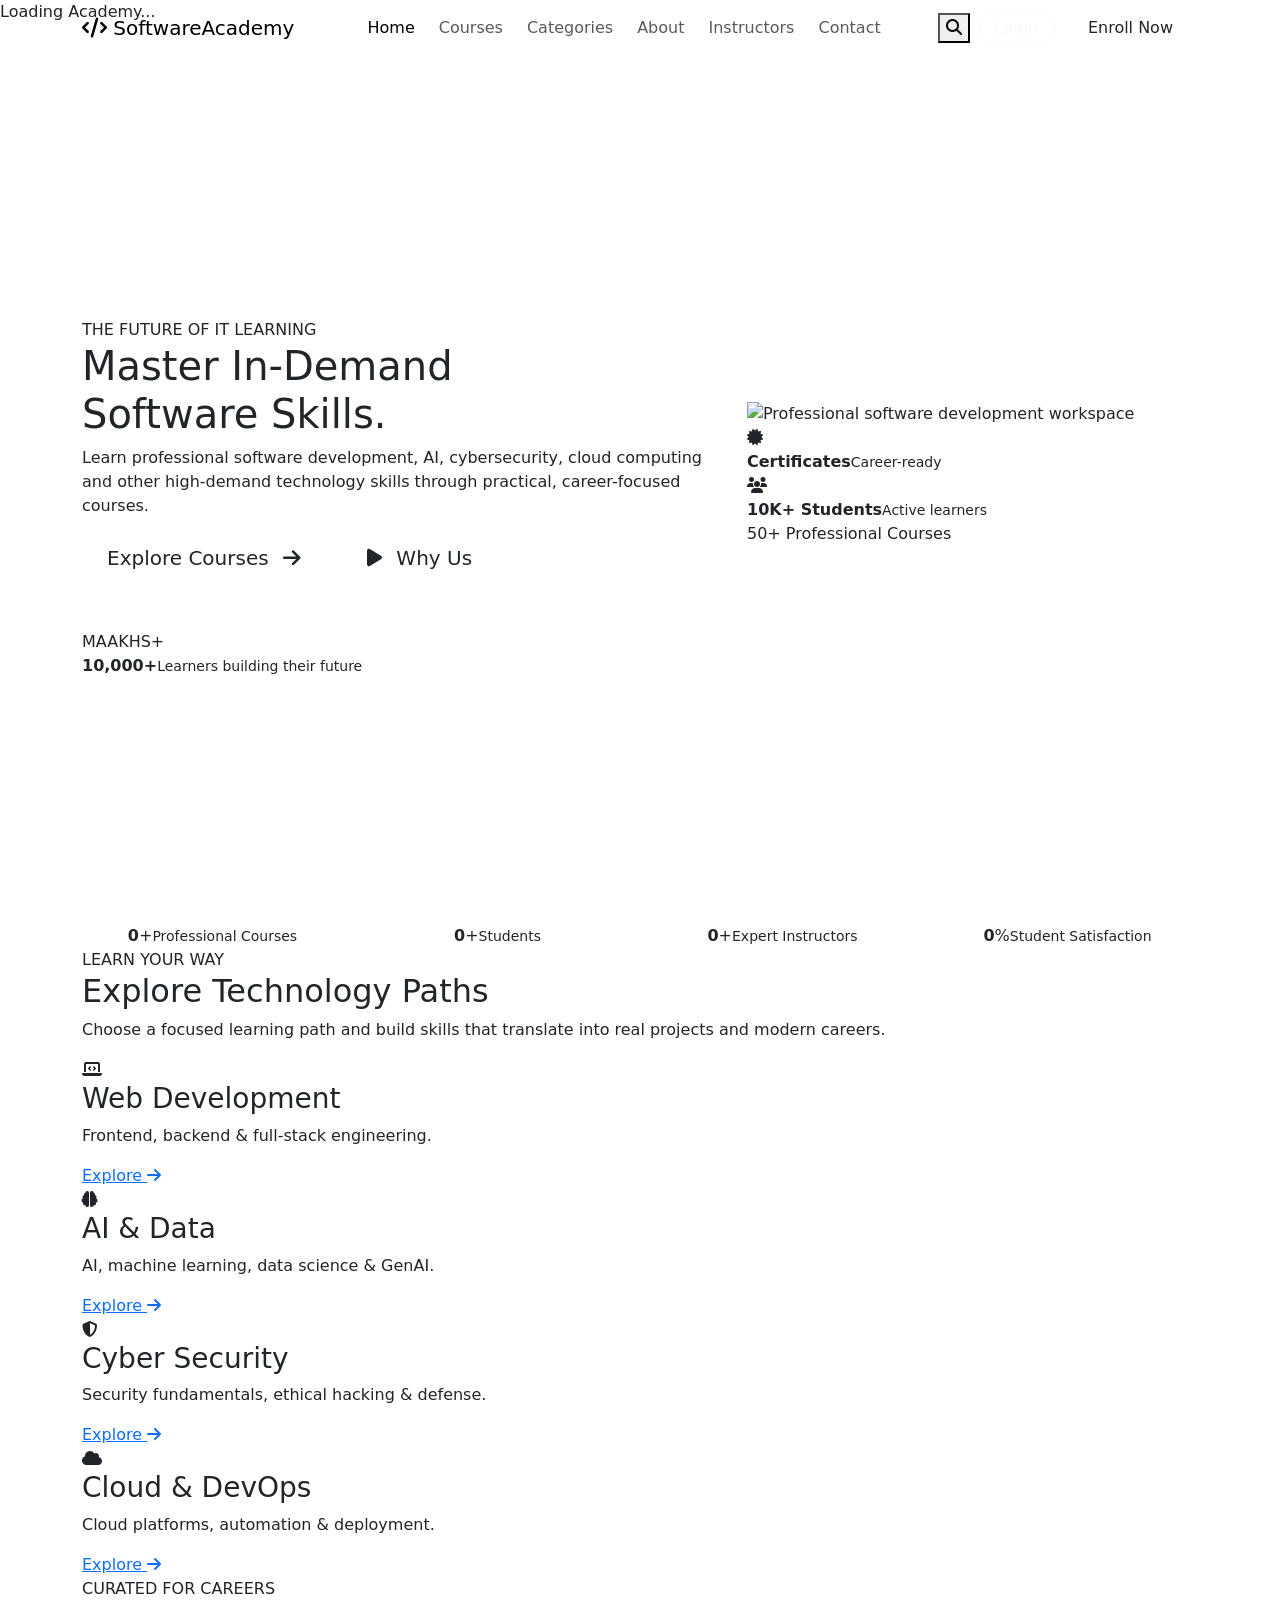
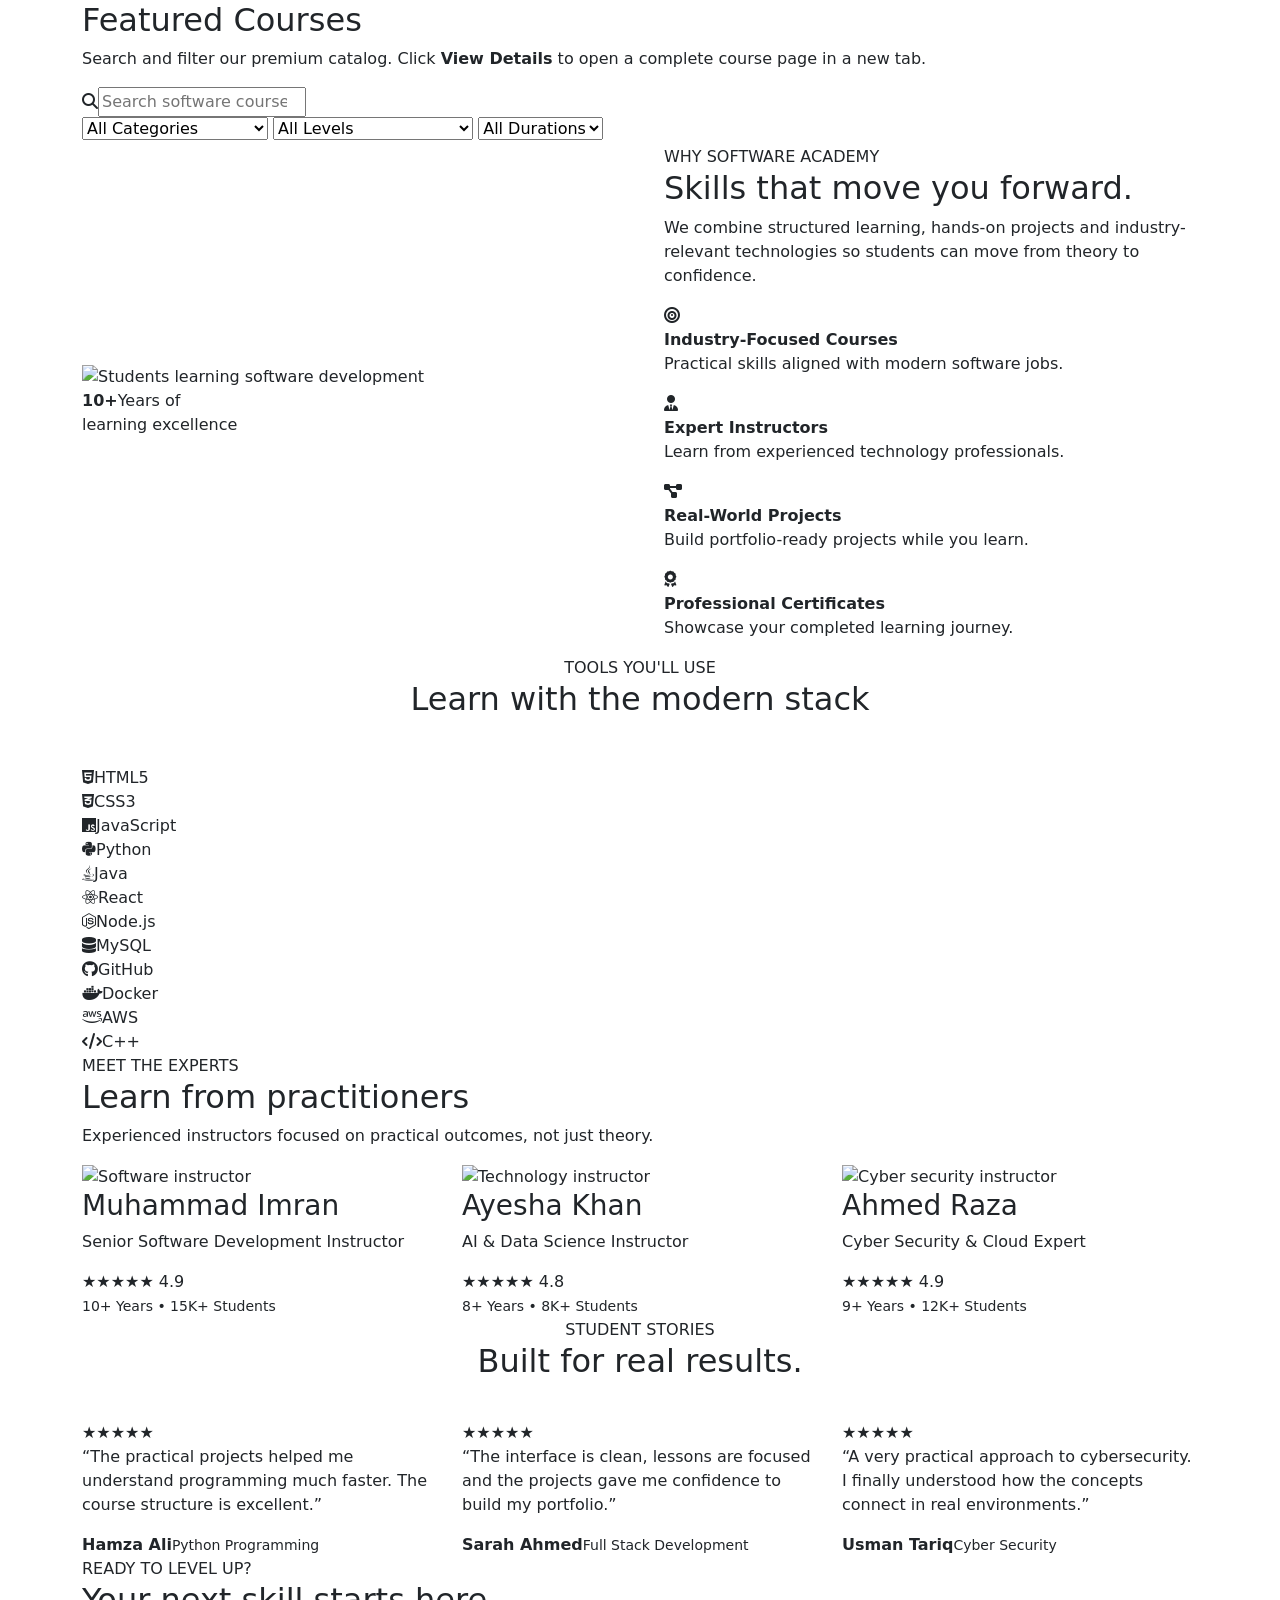
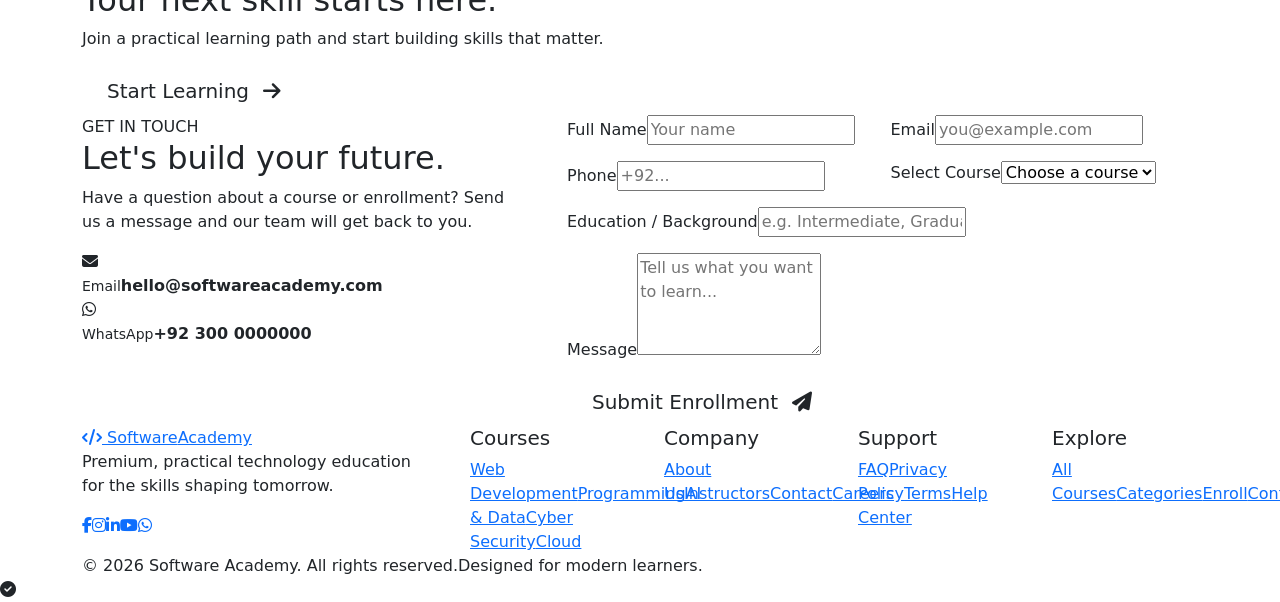
==== index.html @ f24f50a8 "Add files via upload" ====
<!DOCTYPE html>
<html lang="en">
<head>
<meta charset="UTF-8">
<meta name="viewport" content="width=device-width, initial-scale=1.0">
<title>Software Academy | Professional Software Courses & IT Training</title>
<meta name="description" content="Learn software development, programming, AI, cybersecurity, cloud computing and in-demand technology skills through professional courses and practical projects.">
<meta name="keywords" content="software courses, programming courses, web development, AI, cybersecurity, cloud computing, IT training">
<meta name="robots" content="index, follow">
<meta property="og:title" content="Software Academy | Professional IT Training">
<meta property="og:description" content="Master in-demand software skills with premium, practical courses.">
<link rel="canonical" href="https://example.com/">
<link rel="preconnect" href="https://fonts.googleapis.com">
<link rel="preconnect" href="https://fonts.gstatic.com" crossorigin>
<link href="https://fonts.googleapis.com/css2?family=Inter:wght@400;500;600;700;800&family=Space+Grotesk:wght@500;600;700&display=swap" rel="stylesheet">
<link href="https://cdn.jsdelivr.net/npm/bootstrap@5.3.3/dist/css/bootstrap.min.css" rel="stylesheet">
<link href="https://cdnjs.cloudflare.com/ajax/libs/font-awesome/6.6.0/css/all.min.css" rel="stylesheet">
<link rel="stylesheet" href="css/style.css">
</head>
<body>
<div id="loader"><div class="loader-ring"></div><span>Loading Academy...</span></div>

<nav class="navbar navbar-expand-lg fixed-top glass-nav" id="mainNav">
<div class="container">
<a class="navbar-brand brand" href="#home"><span class="brand-mark"><i class="fa-solid fa-code"></i></span> Software<span>Academy</span></a>
<button class="navbar-toggler" type="button" data-bs-toggle="collapse" data-bs-target="#navMenu"><i class="fa-solid fa-bars"></i></button>
<div class="collapse navbar-collapse" id="navMenu">
<ul class="navbar-nav mx-auto gap-lg-2">
<li class="nav-item"><a class="nav-link active" href="#home">Home</a></li>
<li class="nav-item"><a class="nav-link" href="#courses">Courses</a></li>
<li class="nav-item"><a class="nav-link" href="#categories">Categories</a></li>
<li class="nav-item"><a class="nav-link" href="#about">About</a></li>
<li class="nav-item"><a class="nav-link" href="#instructors">Instructors</a></li>
<li class="nav-item"><a class="nav-link" href="#contact">Contact</a></li>
</ul>
<div class="d-flex align-items-center gap-2">
<button class="icon-btn" aria-label="Search" onclick="document.getElementById('courseSearch').focus()"><i class="fa-solid fa-magnifying-glass"></i></button>
<a href="#contact" class="btn btn-outline-light rounded-pill px-3 d-none d-xl-inline-flex">Login</a>
<a href="#enroll" class="btn btn-primary-custom rounded-pill px-4">Enroll Now</a>
</div>
</div></div></nav>

<header id="home" class="hero-section">
<div class="hero-grid"></div><div class="orb orb-1"></div><div class="orb orb-2"></div>
<div class="container position-relative">
<div class="row align-items-center min-vh-100 py-5">
<div class="col-lg-7 pt-5 reveal">
<div class="eyebrow"><span></span> THE FUTURE OF IT LEARNING</div>
<h1>Master <span class="gradient-text">In-Demand</span><br>Software Skills.</h1>
<p class="hero-copy">Learn professional software development, AI, cybersecurity, cloud computing and other high-demand technology skills through practical, career-focused courses.</p>
<div class="d-flex flex-wrap gap-3 mb-5">
<a href="#courses" class="btn btn-primary-custom btn-lg rounded-pill px-4">Explore Courses <i class="fa-solid fa-arrow-right ms-2"></i></a>
<a href="#about" class="btn btn-ghost btn-lg rounded-pill px-4"><i class="fa-solid fa-play me-2"></i> Why Us</a>
</div>
<div class="hero-proof">
<div class="avatars"><span>MA</span><span>AK</span><span>HS</span><span>+</span></div>
<div><strong>10,000+</strong><small>Learners building their future</small></div>
</div>
</div>
<div class="col-lg-5 reveal delay-2">
<div class="hero-visual">
<img src="https://images.unsplash.com/photo-1516321318423-f06f85e504b3?auto=format&fit=crop&w=1800&q=90" alt="Professional software development workspace">
<div class="floating-card card-a"><i class="fa-solid fa-certificate"></i><div><b>Certificates</b><small>Career-ready</small></div></div>
<div class="floating-card card-b"><i class="fa-solid fa-users"></i><div><b>10K+ Students</b><small>Active learners</small></div></div>
<div class="visual-tag"><span class="pulse"></span> 50+ Professional Courses</div>
</div>
</div>
</div></div></header>

<section class="stats-strip"><div class="container"><div class="row g-4 text-center">
<div class="col-6 col-lg-3"><div class="stat"><strong class="counter" data-target="50">0</strong><span>+</span><small>Professional Courses</small></div></div>
<div class="col-6 col-lg-3"><div class="stat"><strong class="counter" data-target="10000">0</strong><span>+</span><small>Students</small></div></div>
<div class="col-6 col-lg-3"><div class="stat"><strong class="counter" data-target="25">0</strong><span>+</span><small>Expert Instructors</small></div></div>
<div class="col-6 col-lg-3"><div class="stat"><strong class="counter" data-target="95">0</strong><span>%</span><small>Student Satisfaction</small></div></div>
</div></div></section>

<section id="categories" class="section-padding">
<div class="container">
<div class="section-head reveal"><div><span class="eyebrow">LEARN YOUR WAY</span><h2>Explore <span class="gradient-text">Technology</span> Paths</h2></div><p>Choose a focused learning path and build skills that translate into real projects and modern careers.</p></div>
<div class="category-grid">
<div class="category-card reveal"><div class="cat-icon"><i class="fa-solid fa-laptop-code"></i></div><h3>Web Development</h3><p>Frontend, backend & full-stack engineering.</p><a href="#courses" onclick="setCategory('Web Development')">Explore <i class="fa-solid fa-arrow-right"></i></a></div>
<div class="category-card reveal delay-1"><div class="cat-icon"><i class="fa-solid fa-brain"></i></div><h3>AI & Data</h3><p>AI, machine learning, data science & GenAI.</p><a href="#courses" onclick="setCategory('Artificial Intelligence')">Explore <i class="fa-solid fa-arrow-right"></i></a></div>
<div class="category-card reveal delay-2"><div class="cat-icon"><i class="fa-solid fa-shield-halved"></i></div><h3>Cyber Security</h3><p>Security fundamentals, ethical hacking & defense.</p><a href="#courses" onclick="setCategory('Cyber Security')">Explore <i class="fa-solid fa-arrow-right"></i></a></div>
<div class="category-card reveal delay-3"><div class="cat-icon"><i class="fa-solid fa-cloud"></i></div><h3>Cloud & DevOps</h3><p>Cloud platforms, automation & deployment.</p><a href="#courses" onclick="setCategory('Cloud Computing')">Explore <i class="fa-solid fa-arrow-right"></i></a></div>
</div></div></section>

<section id="courses" class="section-padding courses-section">
<div class="container">
<div class="section-head reveal"><div><span class="eyebrow">CURATED FOR CAREERS</span><h2>Featured <span class="gradient-text">Courses</span></h2></div><p>Search and filter our premium catalog. Click <b>View Details</b> to open a complete course page in a new tab.</p></div>
<div class="filter-panel reveal">
<div class="search-box"><i class="fa-solid fa-magnifying-glass"></i><input id="courseSearch" type="search" placeholder="Search software courses..."></div>
<select id="categoryFilter"><option value="">All Categories</option><option>Web Development</option><option>Programming</option><option>Artificial Intelligence</option><option>Data Science</option><option>Cyber Security</option><option>Cloud Computing</option><option>Database</option><option>UI/UX Design</option></select>
<select id="levelFilter"><option value="">All Levels</option><option>Beginner</option><option>Intermediate</option><option>Advanced</option><option>Beginner to Advanced</option></select>
<select id="durationFilter"><option value="">All Durations</option><option>1 Month</option><option>2 Months</option><option>3 Months</option><option>6 Months</option></select>
</div>
<div id="courseGrid" class="row g-4 mt-1"></div>
<div id="noResults" class="empty-state d-none"><i class="fa-solid fa-magnifying-glass"></i><h3>No courses found</h3><p>Try another keyword or filter.</p></div>
</div></section>

<section id="about" class="section-padding about-section">
<div class="container"><div class="row align-items-center g-5">
<div class="col-lg-6 reveal"><div class="about-image"><img src="https://images.unsplash.com/photo-1531482615713-2afd69097998?auto=format&fit=crop&w=1400&q=90" alt="Students learning software development" loading="lazy"><div class="experience-card"><strong>10+</strong><span>Years of<br>learning excellence</span></div></div></div>
<div class="col-lg-6 reveal"><span class="eyebrow">WHY SOFTWARE ACADEMY</span><h2>Skills that move you <span class="gradient-text">forward.</span></h2><p class="lead-muted">We combine structured learning, hands-on projects and industry-relevant technologies so students can move from theory to confidence.</p>
<div class="feature-list"><div><i class="fa-solid fa-bullseye"></i><div><b>Industry-Focused Courses</b><p>Practical skills aligned with modern software jobs.</p></div></div><div><i class="fa-solid fa-user-tie"></i><div><b>Expert Instructors</b><p>Learn from experienced technology professionals.</p></div></div><div><i class="fa-solid fa-diagram-project"></i><div><b>Real-World Projects</b><p>Build portfolio-ready projects while you learn.</p></div></div><div><i class="fa-solid fa-award"></i><div><b>Professional Certificates</b><p>Showcase your completed learning journey.</p></div></div></div></div>
</div></div></section>

<section class="tech-section section-padding"><div class="container">
<div class="text-center reveal"><span class="eyebrow">TOOLS YOU'LL USE</span><h2>Learn with the <span class="gradient-text">modern stack</span></h2></div>
<div class="tech-grid mt-5">
<div><i class="fa-brands fa-html5"></i><span>HTML5</span></div><div><i class="fa-brands fa-css3-alt"></i><span>CSS3</span></div><div><i class="fa-brands fa-js"></i><span>JavaScript</span></div><div><i class="fa-brands fa-python"></i><span>Python</span></div><div><i class="fa-brands fa-java"></i><span>Java</span></div><div><i class="fa-brands fa-react"></i><span>React</span></div><div><i class="fa-brands fa-node-js"></i><span>Node.js</span></div><div><i class="fa-solid fa-database"></i><span>MySQL</span></div><div><i class="fa-brands fa-github"></i><span>GitHub</span></div><div><i class="fa-brands fa-docker"></i><span>Docker</span></div><div><i class="fa-brands fa-aws"></i><span>AWS</span></div><div><i class="fa-solid fa-code"></i><span>C++</span></div>
</div></div></section>

<section id="instructors" class="section-padding"><div class="container">
<div class="section-head reveal"><div><span class="eyebrow">MEET THE EXPERTS</span><h2>Learn from <span class="gradient-text">practitioners</span></h2></div><p>Experienced instructors focused on practical outcomes, not just theory.</p></div>
<div class="row g-4">
<div class="col-md-4 reveal"><div class="instructor-card"><img src="https://images.unsplash.com/photo-1560250097-0b93528c311a?auto=format&fit=crop&w=900&q=90" alt="Software instructor" loading="lazy"><div><h3>Muhammad Imran</h3><p>Senior Software Development Instructor</p><div class="rating">★★★★★ <span>4.9</span></div><small>10+ Years • 15K+ Students</small></div></div></div>
<div class="col-md-4 reveal delay-1"><div class="instructor-card"><img src="https://images.unsplash.com/photo-1551836022-d5d88e9218df?auto=format&fit=crop&w=900&q=90" alt="Technology instructor" loading="lazy"><div><h3>Ayesha Khan</h3><p>AI & Data Science Instructor</p><div class="rating">★★★★★ <span>4.8</span></div><small>8+ Years • 8K+ Students</small></div></div></div>
<div class="col-md-4 reveal delay-2"><div class="instructor-card"><img src="https://images.unsplash.com/photo-1519085360753-af0119f7cbe7?auto=format&fit=crop&w=900&q=90" alt="Cyber security instructor" loading="lazy"><div><h3>Ahmed Raza</h3><p>Cyber Security & Cloud Expert</p><div class="rating">★★★★★ <span>4.9</span></div><small>9+ Years • 12K+ Students</small></div></div></div>
</div></div></section>

<section class="testimonial-section section-padding"><div class="container">
<div class="text-center reveal"><span class="eyebrow">STUDENT STORIES</span><h2>Built for <span class="gradient-text">real results.</span></h2></div>
<div class="row g-4 mt-3"><div class="col-lg-4 reveal"><div class="quote-card"><div class="rating">★★★★★</div><p>“The practical projects helped me understand programming much faster. The course structure is excellent.”</p><b>Hamza Ali</b><small>Python Programming</small></div></div><div class="col-lg-4 reveal delay-1"><div class="quote-card"><div class="rating">★★★★★</div><p>“The interface is clean, lessons are focused and the projects gave me confidence to build my portfolio.”</p><b>Sarah Ahmed</b><small>Full Stack Development</small></div></div><div class="col-lg-4 reveal delay-2"><div class="quote-card"><div class="rating">★★★★★</div><p>“A very practical approach to cybersecurity. I finally understood how the concepts connect in real environments.”</p><b>Usman Tariq</b><small>Cyber Security</small></div></div></div>
</div></section>

<section id="enroll" class="cta-section section-padding"><div class="container"><div class="cta-box reveal"><div><span class="eyebrow">READY TO LEVEL UP?</span><h2>Your next skill starts <span class="gradient-text">here.</span></h2><p>Join a practical learning path and start building skills that matter.</p></div><a href="#contact" class="btn btn-primary-custom btn-lg rounded-pill px-4">Start Learning <i class="fa-solid fa-arrow-right ms-2"></i></a></div></div></section>

<section id="contact" class="section-padding contact-section"><div class="container"><div class="row g-5">
<div class="col-lg-5 reveal"><span class="eyebrow">GET IN TOUCH</span><h2>Let's build your <span class="gradient-text">future.</span></h2><p class="lead-muted">Have a question about a course or enrollment? Send us a message and our team will get back to you.</p><div class="contact-item"><i class="fa-solid fa-envelope"></i><div><small>Email</small><b>hello@softwareacademy.com</b></div></div><div class="contact-item"><i class="fa-brands fa-whatsapp"></i><div><small>WhatsApp</small><b>+92 300 0000000</b></div></div></div>
<div class="col-lg-7 reveal"><form id="enrollForm" class="contact-form"><div class="row g-3"><div class="col-md-6"><label>Full Name</label><input required type="text" placeholder="Your name"></div><div class="col-md-6"><label>Email</label><input required type="email" placeholder="you@example.com"></div><div class="col-md-6"><label>Phone</label><input required type="tel" placeholder="+92..."></div><div class="col-md-6"><label>Select Course</label><select required id="enrollCourse"><option value="">Choose a course</option></select></div><div class="col-12"><label>Education / Background</label><input type="text" placeholder="e.g. Intermediate, Graduate, Working professional"></div><div class="col-12"><label>Message</label><textarea rows="4" placeholder="Tell us what you want to learn..."></textarea></div><div class="col-12"><button class="btn btn-primary-custom btn-lg rounded-pill px-4" type="submit">Submit Enrollment <i class="fa-solid fa-paper-plane ms-2"></i></button></div></div></form></div>
</div></div></section>

<footer class="footer"><div class="container"><div class="row g-5">
<div class="col-lg-4"><a class="brand footer-brand" href="#home"><span class="brand-mark"><i class="fa-solid fa-code"></i></span> Software<span>Academy</span></a><p>Premium, practical technology education for the skills shaping tomorrow.</p><div class="socials"><a href="#"><i class="fa-brands fa-facebook-f"></i></a><a href="#"><i class="fa-brands fa-instagram"></i></a><a href="#"><i class="fa-brands fa-linkedin-in"></i></a><a href="#"><i class="fa-brands fa-youtube"></i></a><a href="#"><i class="fa-brands fa-whatsapp"></i></a></div></div>
<div class="col-6 col-lg-2"><h5>Courses</h5><a href="#courses">Web Development</a><a href="#courses">Programming</a><a href="#courses">AI & Data</a><a href="#courses">Cyber Security</a><a href="#courses">Cloud</a></div>
<div class="col-6 col-lg-2"><h5>Company</h5><a href="#about">About Us</a><a href="#instructors">Instructors</a><a href="#contact">Contact</a><a href="#">Careers</a></div>
<div class="col-6 col-lg-2"><h5>Support</h5><a href="#">FAQ</a><a href="#">Privacy Policy</a><a href="#">Terms</a><a href="#">Help Center</a></div>
<div class="col-6 col-lg-2"><h5>Explore</h5><a href="#courses">All Courses</a><a href="#categories">Categories</a><a href="#enroll">Enroll</a><a href="#contact">Contact</a></div>
</div><div class="footer-bottom"><span>© 2026 Software Academy. All rights reserved.</span><span>Designed for modern learners.</span></div></div></footer>

<div id="toast" class="toast-message"><i class="fa-solid fa-circle-check"></i><span></span></div>
<script src="https://cdn.jsdelivr.net/npm/bootstrap@5.3.3/dist/js/bootstrap.bundle.min.js"></script>
<script src="js/courses.js"></script><script src="js/main.js"></script>
</body></html>
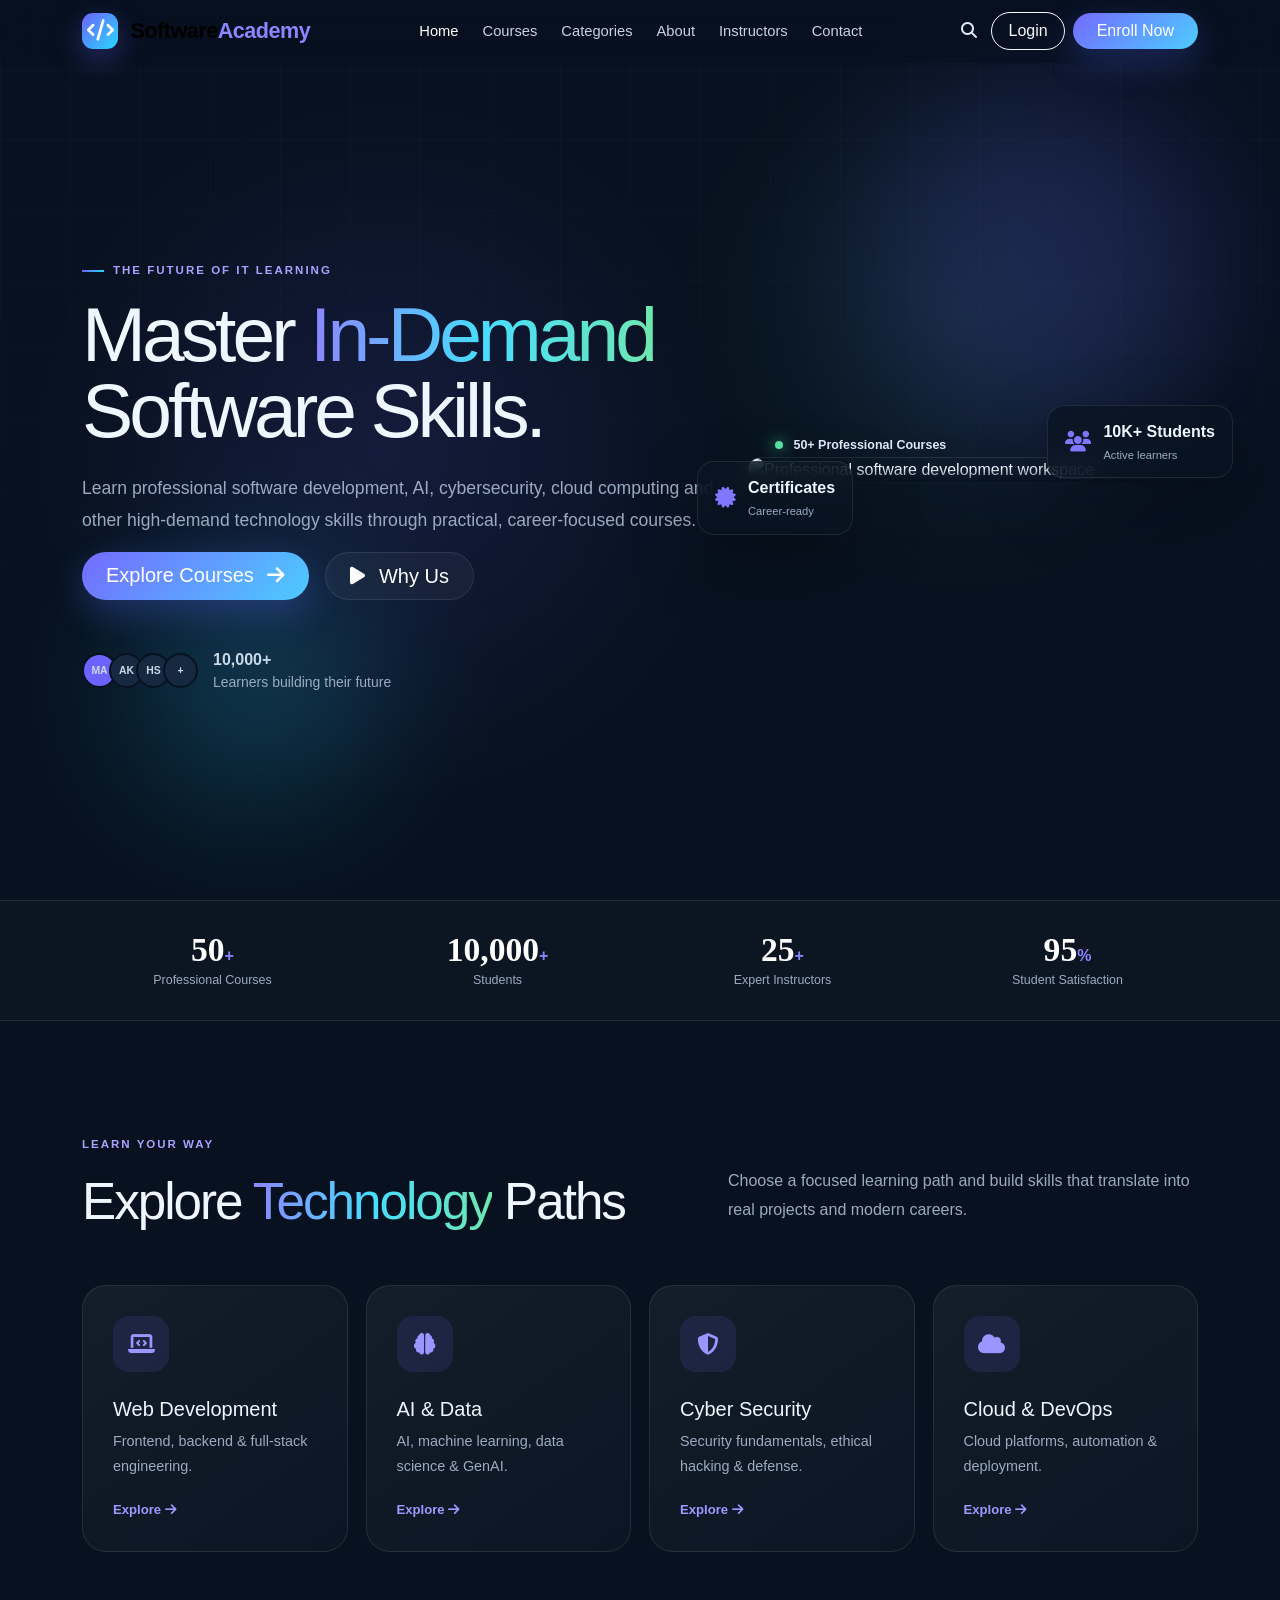
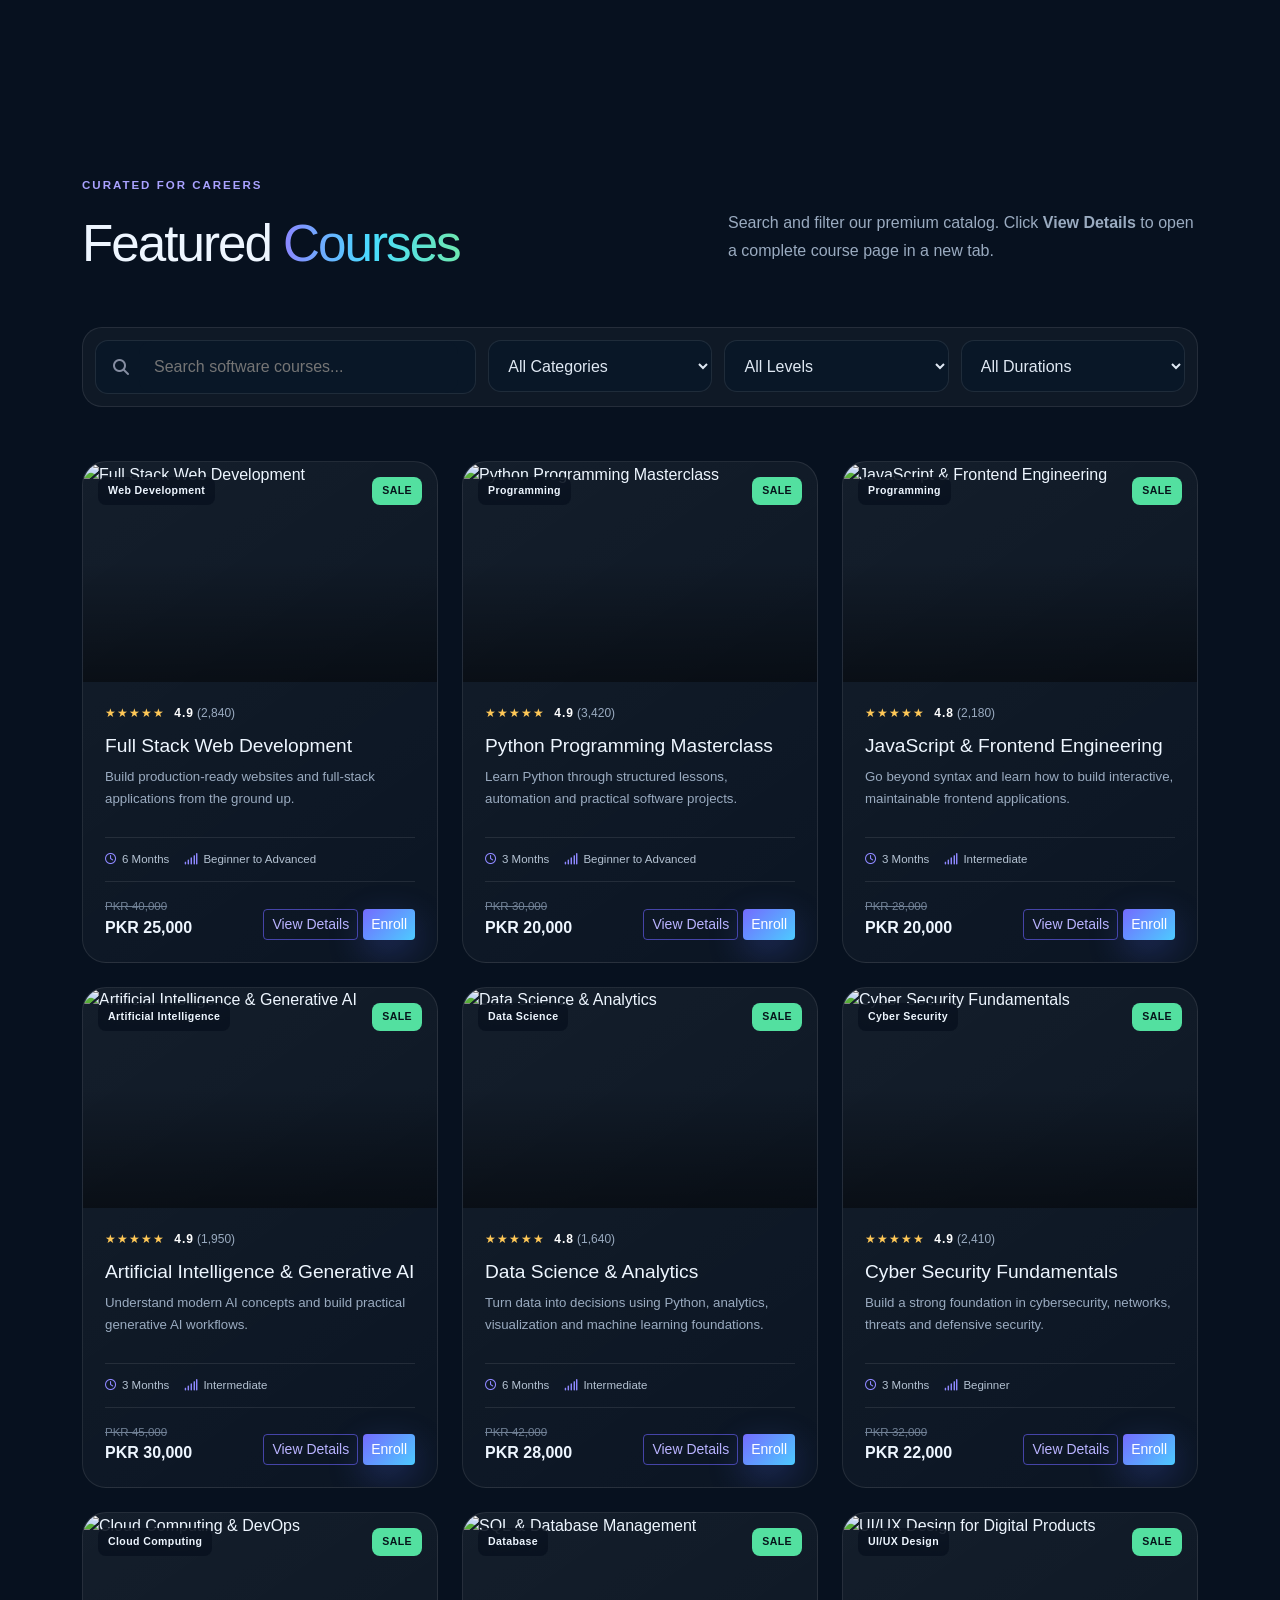
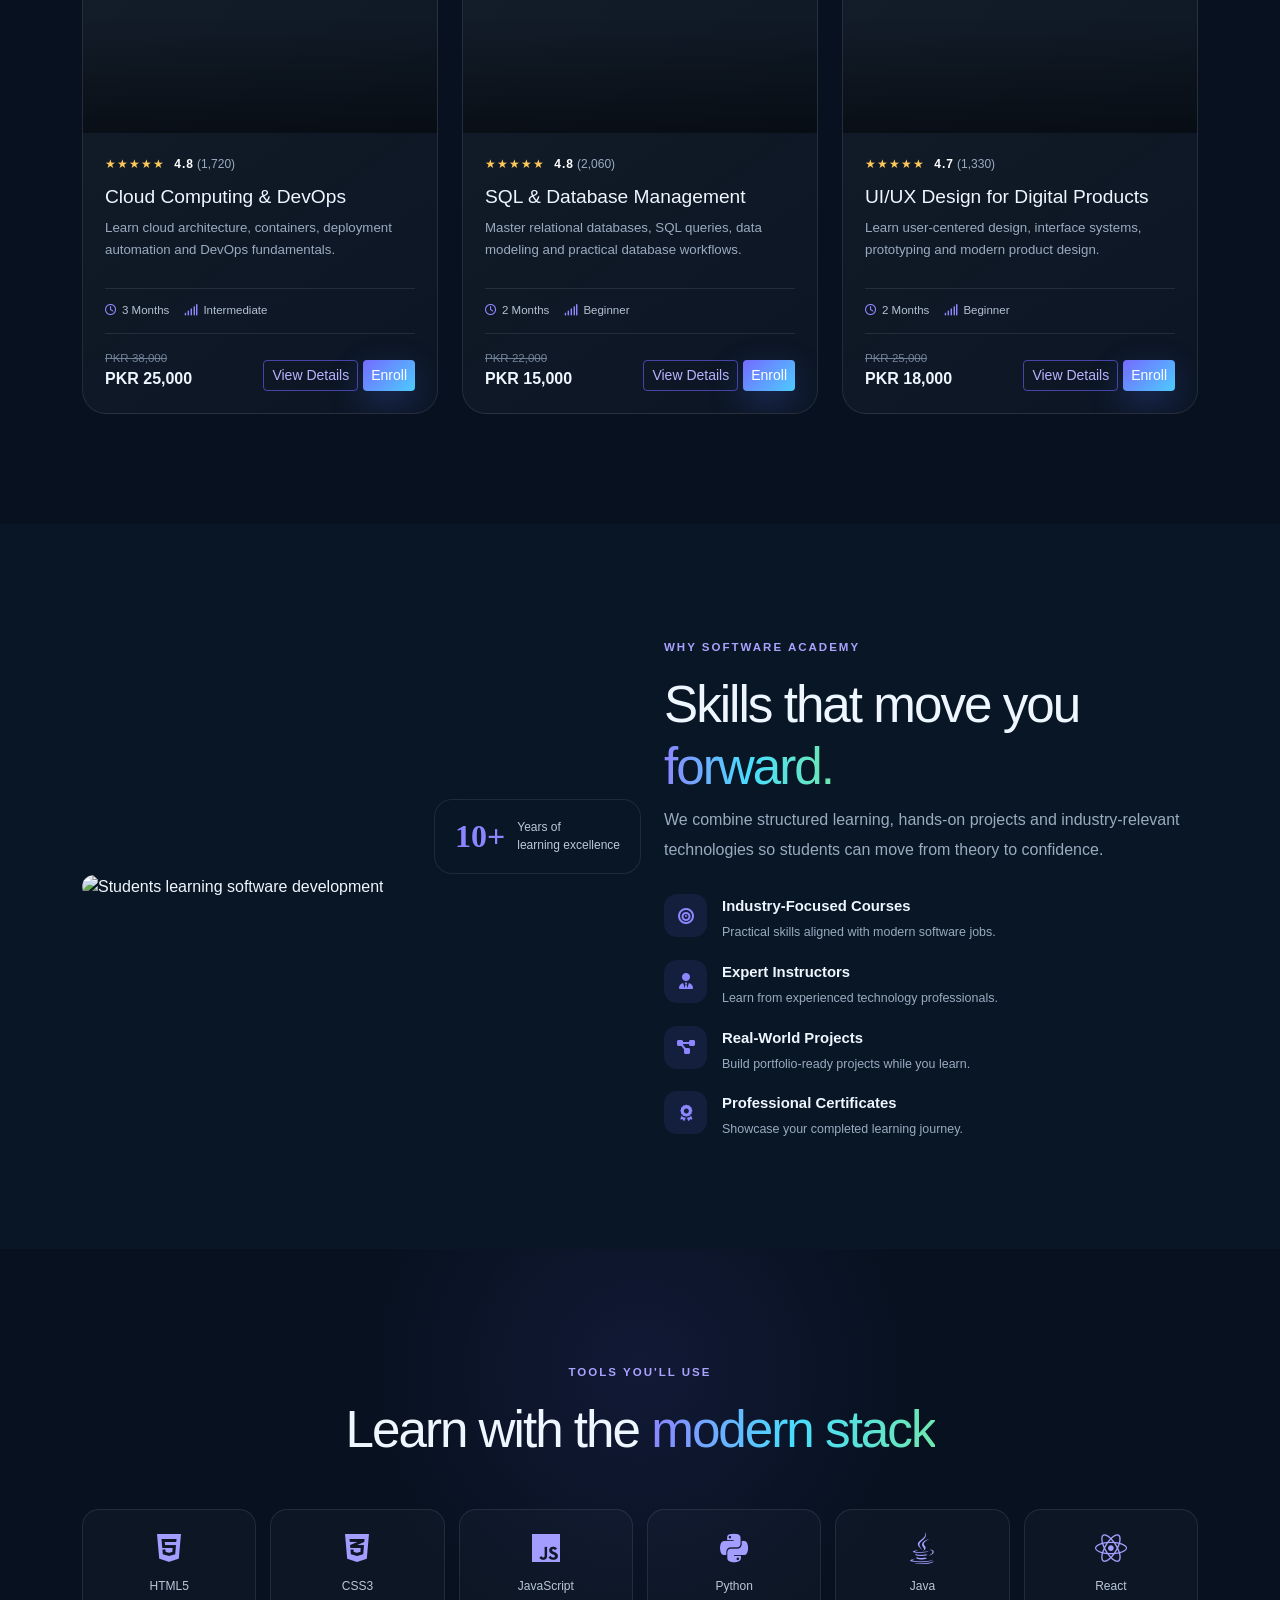
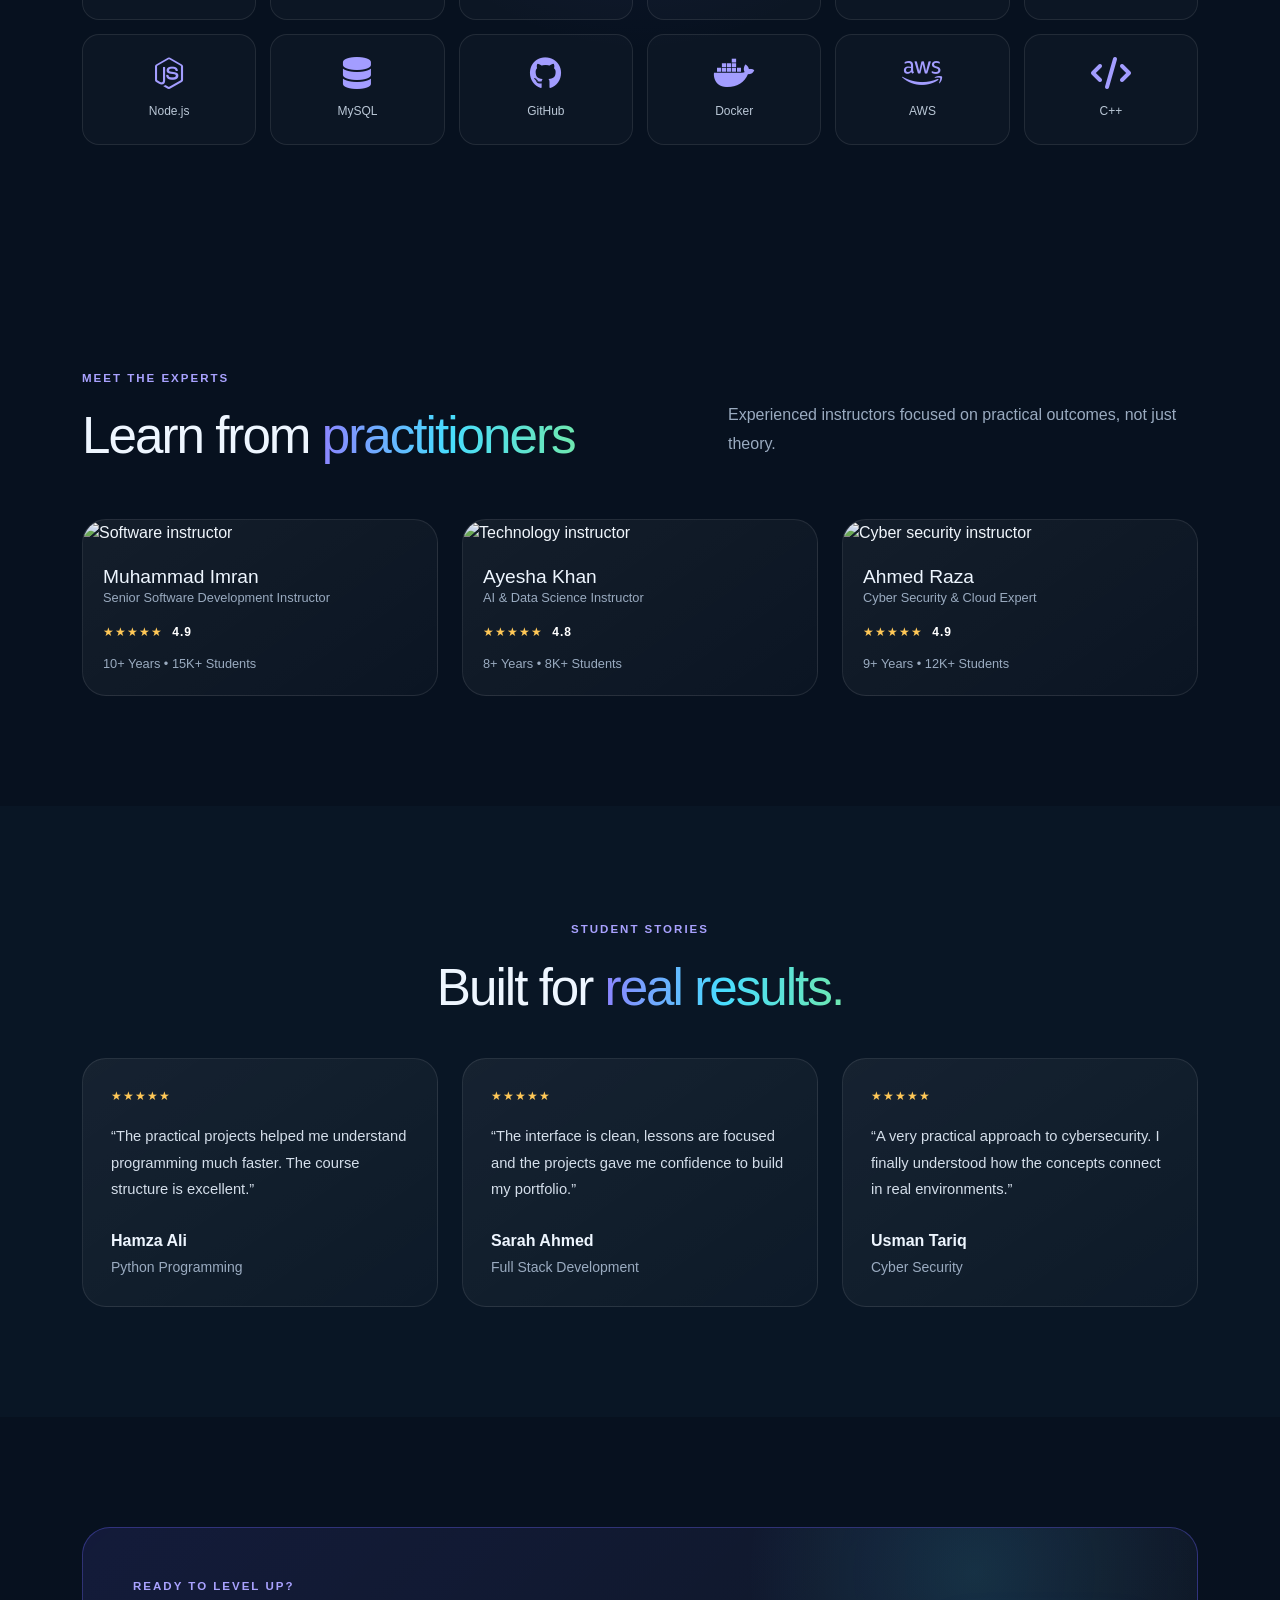
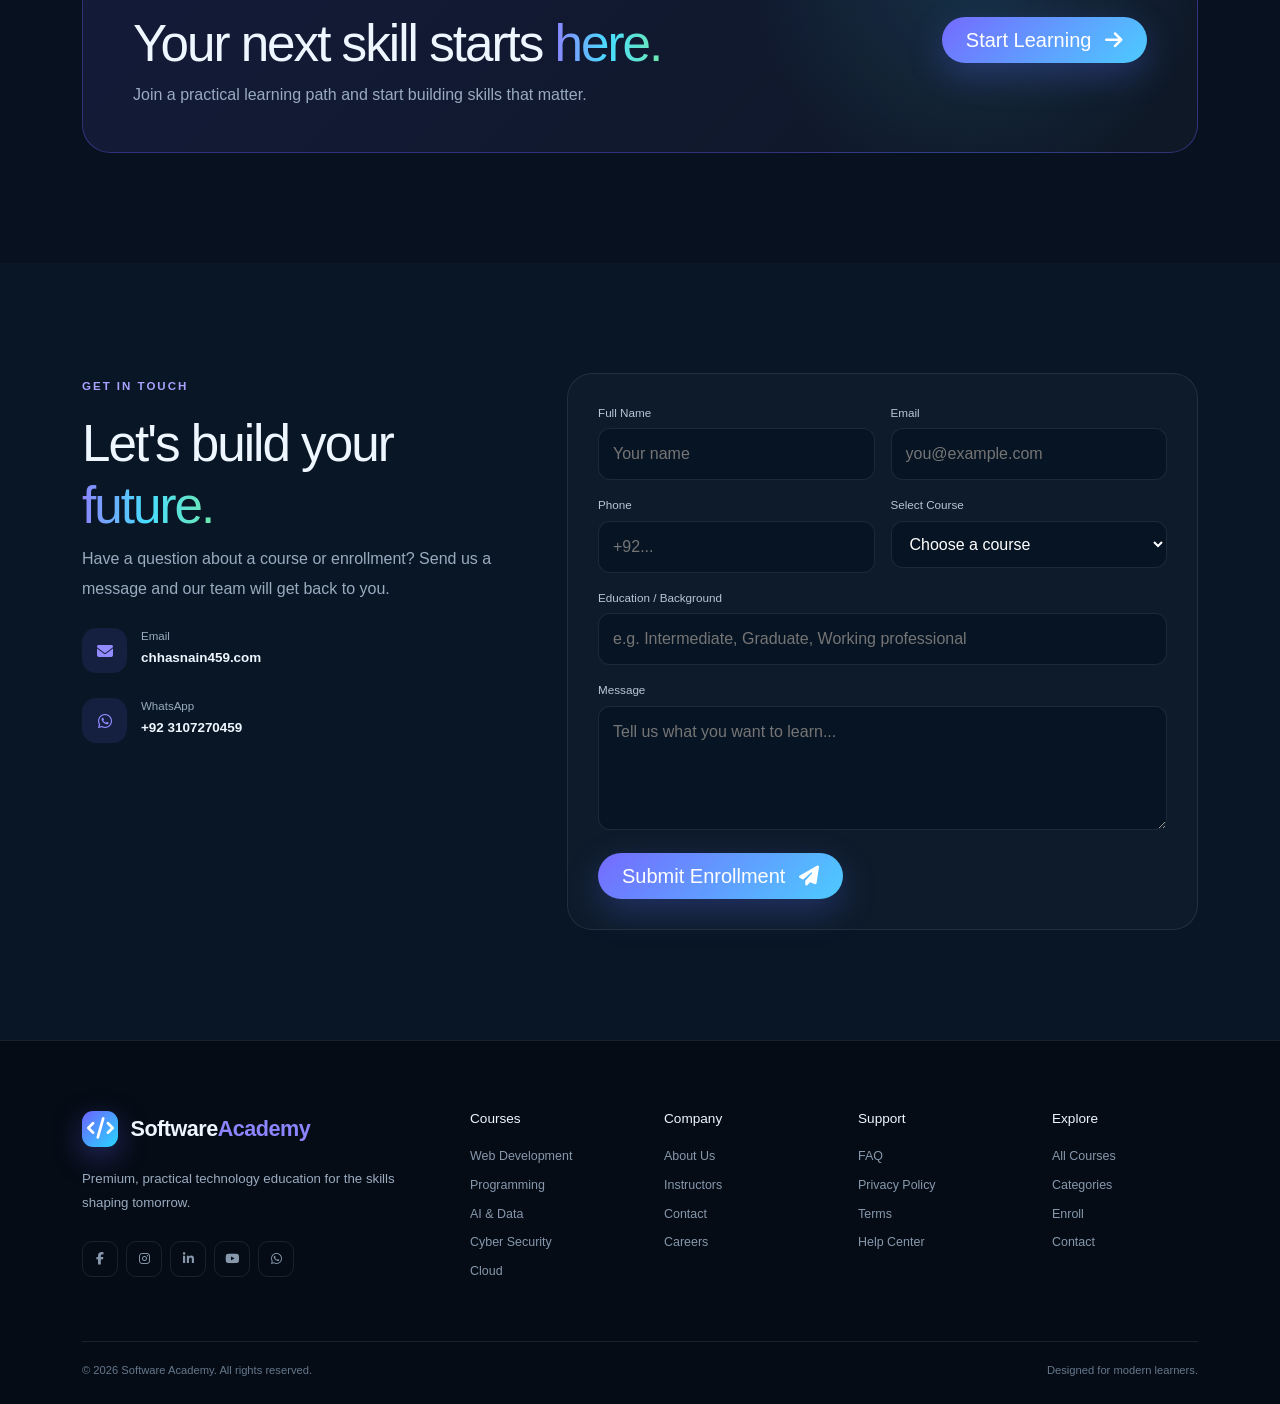
==== commit 224c1ab1: "Update index.html" ====
--- a/index.html
+++ b/index.html
@@ -126,7 +126,7 @@
 <section id="enroll" class="cta-section section-padding"><div class="container"><div class="cta-box reveal"><div><span class="eyebrow">READY TO LEVEL UP?</span><h2>Your next skill starts <span class="gradient-text">here.</span></h2><p>Join a practical learning path and start building skills that matter.</p></div><a href="#contact" class="btn btn-primary-custom btn-lg rounded-pill px-4">Start Learning <i class="fa-solid fa-arrow-right ms-2"></i></a></div></div></section>
 
 <section id="contact" class="section-padding contact-section"><div class="container"><div class="row g-5">
-<div class="col-lg-5 reveal"><span class="eyebrow">GET IN TOUCH</span><h2>Let's build your <span class="gradient-text">future.</span></h2><p class="lead-muted">Have a question about a course or enrollment? Send us a message and our team will get back to you.</p><div class="contact-item"><i class="fa-solid fa-envelope"></i><div><small>Email</small><b>hello@softwareacademy.com</b></div></div><div class="contact-item"><i class="fa-brands fa-whatsapp"></i><div><small>WhatsApp</small><b>+92 300 0000000</b></div></div></div>
+<div class="col-lg-5 reveal"><span class="eyebrow">GET IN TOUCH</span><h2>Let's build your <span class="gradient-text">future.</span></h2><p class="lead-muted">Have a question about a course or enrollment? Send us a message and our team will get back to you.</p><div class="contact-item"><i class="fa-solid fa-envelope"></i><div><small>Email</small><b>chhasnain459.com</b></div></div><div class="contact-item"><i class="fa-brands fa-whatsapp"></i><div><small>WhatsApp</small><b>+92 3107270459</b></div></div></div>
 <div class="col-lg-7 reveal"><form id="enrollForm" class="contact-form"><div class="row g-3"><div class="col-md-6"><label>Full Name</label><input required type="text" placeholder="Your name"></div><div class="col-md-6"><label>Email</label><input required type="email" placeholder="you@example.com"></div><div class="col-md-6"><label>Phone</label><input required type="tel" placeholder="+92..."></div><div class="col-md-6"><label>Select Course</label><select required id="enrollCourse"><option value="">Choose a course</option></select></div><div class="col-12"><label>Education / Background</label><input type="text" placeholder="e.g. Intermediate, Graduate, Working professional"></div><div class="col-12"><label>Message</label><textarea rows="4" placeholder="Tell us what you want to learn..."></textarea></div><div class="col-12"><button class="btn btn-primary-custom btn-lg rounded-pill px-4" type="submit">Submit Enrollment <i class="fa-solid fa-paper-plane ms-2"></i></button></div></div></form></div>
 </div></div></section>
 
@@ -141,4 +141,4 @@
 <div id="toast" class="toast-message"><i class="fa-solid fa-circle-check"></i><span></span></div>
 <script src="https://cdn.jsdelivr.net/npm/bootstrap@5.3.3/dist/js/bootstrap.bundle.min.js"></script>
 <script src="js/courses.js"></script><script src="js/main.js"></script>
-</body></html>+</body></html>
--- a/css/style.css
+++ b/css/style.css
@@ -0,0 +1,6 @@
+:root{--bg:#07111f;--bg2:#0a1728;--card:#0e1d30;--line:rgba(255,255,255,.09);--text:#eef6ff;--muted:#9aabc0;--primary:#6c63ff;--cyan:#28d7ff;--green:#53e0a0;--shadow:0 25px 70px rgba(0,0,0,.25)}
+*{box-sizing:border-box}html{scroll-behavior:smooth}body{margin:0;background:var(--bg);color:var(--text);font-family:Inter,sans-serif;overflow-x:hidden}h1,h2,h3,h4,h5,.brand{font-family:"Space Grotesk",sans-serif}a{text-decoration:none;color:inherit}.section-padding{padding:110px 0}.glass-nav{background:rgba(7,17,31,.45);backdrop-filter:blur(18px);border-bottom:1px solid transparent;transition:.35s}.glass-nav.scrolled{background:rgba(7,17,31,.9);border-bottom-color:var(--line);box-shadow:0 10px 35px rgba(0,0,0,.15)}.brand{font-size:1.35rem;font-weight:700;letter-spacing:-.5px}.brand>span:last-child{color:#8c85ff}.brand-mark{width:36px;height:36px;display:inline-grid;place-items:center;border-radius:11px;background:linear-gradient(135deg,var(--primary),var(--cyan));color:white;margin-right:7px;box-shadow:0 10px 30px rgba(108,99,255,.35)}.nav-link{color:#c8d3e1!important;font-size:.92rem}.nav-link:hover,.nav-link.active{color:#fff!important}.icon-btn{border:0;background:transparent;color:#dce8f5;font-size:1rem}.navbar-toggler{border:0;color:#fff;font-size:1.25rem}.btn-primary-custom{background:linear-gradient(135deg,#746bff,#4dcbff);color:#fff;border:0;box-shadow:0 12px 35px rgba(85,112,255,.28);transition:.3s}.btn-primary-custom:hover{color:#fff;transform:translateY(-2px);box-shadow:0 17px 45px rgba(85,112,255,.4)}.btn-ghost{color:#fff;border:1px solid var(--line);background:rgba(255,255,255,.04)}.btn-ghost:hover{background:rgba(255,255,255,.08);color:#fff}.btn-outline-custom{border:1px solid rgba(108,99,255,.6);color:#b9b3ff;background:transparent}.btn-outline-custom:hover{background:rgba(108,99,255,.12);color:#fff}.hero-section{position:relative;min-height:100vh;background:radial-gradient(circle at 75% 35%,rgba(83,224,160,.08),transparent 25%),radial-gradient(circle at 30% 50%,rgba(108,99,255,.13),transparent 35%);overflow:hidden}.hero-grid{position:absolute;inset:0;background-image:linear-gradient(rgba(255,255,255,.025) 1px,transparent 1px),linear-gradient(90deg,rgba(255,255,255,.025) 1px,transparent 1px);background-size:70px 70px;mask-image:linear-gradient(to bottom,black,transparent 85%)}.orb{position:absolute;border-radius:50%;filter:blur(70px);opacity:.18}.orb-1{width:350px;height:350px;background:#675dff;right:5%;top:10%}.orb-2{width:250px;height:250px;background:#28d7ff;left:10%;bottom:10%}.eyebrow{display:inline-flex;align-items:center;gap:9px;font-size:.72rem;font-weight:800;letter-spacing:2px;color:#a9a2ff;margin-bottom:18px}.eyebrow>span{width:22px;height:2px;background:linear-gradient(90deg,var(--primary),var(--cyan));display:inline-block}.hero-section h1{font-size:clamp(3.1rem,6vw,6rem);line-height:.98;letter-spacing:-4px;margin:0 0 25px;max-width:850px}.gradient-text{background:linear-gradient(90deg,#8c85ff,#48ddff,#6ee8b0);-webkit-background-clip:text;background-clip:text;color:transparent}.hero-copy{color:var(--muted);font-size:1.1rem;line-height:1.8;max-width:670px}.hero-proof{display:flex;align-items:center;gap:15px;color:#cbd8e6}.hero-proof strong{display:block}.hero-proof small{display:block;color:var(--muted)}.avatars{display:flex}.avatars span{width:35px;height:35px;border-radius:50%;display:grid;place-items:center;background:#162940;border:2px solid var(--bg);margin-left:-8px;font-size:.65rem;font-weight:700}.avatars span:first-child{margin-left:0;background:#6c63ff}.hero-visual{position:relative;margin:40px auto 0;max-width:480px}.hero-visual>img{width:100%;height:530px;object-fit:cover;border-radius:32px;box-shadow:var(--shadow);border:1px solid var(--line);filter:saturate(.85)}.hero-visual:after{content:"";position:absolute;inset:0;border-radius:32px;background:linear-gradient(180deg,transparent 45%,rgba(7,17,31,.75))}.floating-card{position:absolute;z-index:2;display:flex;gap:12px;align-items:center;padding:14px 17px;border:1px solid var(--line);background:rgba(8,20,34,.75);backdrop-filter:blur(15px);border-radius:17px;box-shadow:var(--shadow);animation:float 5s ease-in-out infinite}.floating-card i{font-size:1.3rem;color:#7f77ff}.floating-card b,.floating-card small{display:block}.floating-card small{font-size:.7rem;color:var(--muted);margin-top:3px}.card-a{top:15%;left:-50px}.card-b{bottom:18%;right:-35px;animation-delay:-2s}.visual-tag{position:absolute;z-index:3;bottom:28px;left:28px;color:#dce8f5;font-size:.78rem;font-weight:700}.pulse{display:inline-block;width:8px;height:8px;background:#53e0a0;border-radius:50%;margin-right:7px;box-shadow:0 0 15px #53e0a0}.stats-strip{border-top:1px solid var(--line);border-bottom:1px solid var(--line);background:rgba(255,255,255,.02);padding:30px 0}.stat{position:relative}.stat strong{font:700 2.1rem "Space Grotesk";color:#fff}.stat span{font-weight:700;color:#8c85ff}.stat small{display:block;color:var(--muted);font-size:.78rem;margin-top:2px}.section-head{display:flex;align-items:end;justify-content:space-between;gap:30px;margin-bottom:45px}.section-head h2,.section-head+* h2,h2{font-size:clamp(2rem,4vw,3.3rem);letter-spacing:-2px}.section-head>p{max-width:470px;color:var(--muted);line-height:1.8}.category-grid{display:grid;grid-template-columns:repeat(4,1fr);gap:18px}.category-card,.course-card,.instructor-card,.quote-card,.detail-panel{background:linear-gradient(145deg,rgba(255,255,255,.055),rgba(255,255,255,.018));border:1px solid var(--line);border-radius:24px}.category-card{padding:30px;transition:.35s}.category-card:hover{transform:translateY(-8px);border-color:rgba(108,99,255,.5);box-shadow:0 20px 50px rgba(0,0,0,.2)}.cat-icon{width:56px;height:56px;border-radius:16px;display:grid;place-items:center;background:rgba(108,99,255,.12);color:#9b95ff;font-size:1.35rem;margin-bottom:25px}.category-card h3{font-size:1.25rem}.category-card p{color:var(--muted);font-size:.9rem;line-height:1.7;min-height:52px}.category-card a{color:#9e98ff;font-size:.82rem;font-weight:700}.filter-panel{display:grid;grid-template-columns:1.7fr repeat(3,1fr);gap:12px;background:rgba(255,255,255,.035);border:1px solid var(--line);padding:12px;border-radius:20px;margin-bottom:30px}.search-box{display:flex;align-items:center;gap:10px;padding:0 17px;background:#091727;border:1px solid var(--line);border-radius:13px}.search-box i{color:#858da1}.search-box input,.filter-panel select{width:100%;height:52px;border:0;outline:0;background:#091727;color:#dfe8f3;border-radius:13px;padding:0 15px}.filter-panel select{border:1px solid var(--line)}.course-card{overflow:hidden;height:100%;transition:.35s}.course-card:hover{transform:translateY(-7px);box-shadow:0 25px 60px rgba(0,0,0,.22);border-color:rgba(108,99,255,.4)}.course-image{height:220px;position:relative;overflow:hidden}.course-image img{width:100%;height:100%;object-fit:cover;transition:.6s}.course-card:hover .course-image img{transform:scale(1.06)}.course-image:after{content:"";position:absolute;inset:0;background:linear-gradient(180deg,transparent 45%,rgba(0,0,0,.45))}.course-badge,.discount{position:absolute;z-index:1;top:15px;padding:6px 10px;border-radius:8px;font-size:.66rem;font-weight:800;letter-spacing:.4px}.course-badge{left:15px;background:rgba(8,17,30,.8);backdrop-filter:blur(10px)}.discount{right:15px;background:#53e0a0;color:#06141a}.course-body{padding:22px}.rating{color:#ffc857;font-size:.75rem;letter-spacing:1px}.rating span{color:#fff;margin-left:5px;font-weight:700}.rating em{color:var(--muted);font-style:normal;margin-left:3px;letter-spacing:0}.course-body h3{font-size:1.2rem;margin:12px 0 9px}.course-body p{color:var(--muted);font-size:.83rem;line-height:1.65;min-height:55px}.course-meta{display:flex;gap:15px;color:#b4c2d2;font-size:.72rem;padding:13px 0;border-top:1px solid var(--line);border-bottom:1px solid var(--line)}.course-meta i{margin-right:5px;color:#8e87ff}.course-bottom{display:flex;align-items:end;justify-content:space-between;gap:8px;padding-top:16px}.course-bottom del{display:block;color:#718196;font-size:.72rem}.course-bottom strong{font-size:1rem}.course-actions{display:flex;gap:5px}.about-section{background:#091625}.about-image{position:relative}.about-image img{width:100%;height:560px;object-fit:cover;border-radius:28px;filter:saturate(.8)}.experience-card{position:absolute;bottom:25px;right:-25px;background:rgba(9,23,39,.9);backdrop-filter:blur(15px);border:1px solid var(--line);padding:18px 20px;border-radius:18px;display:flex;align-items:center;gap:12px}.experience-card strong{font:700 2rem "Space Grotesk";color:#8c85ff}.experience-card span{font-size:.75rem;color:#bdc9d7}.lead-muted{color:var(--muted);line-height:1.85}.feature-list{margin-top:30px;display:grid;gap:18px}.feature-list>div{display:flex;gap:15px}.feature-list i{width:43px;height:43px;display:grid;place-items:center;border-radius:13px;background:rgba(108,99,255,.11);color:#8d86ff;flex:none}.feature-list b{font-size:.93rem}.feature-list p{color:var(--muted);font-size:.78rem;margin:5px 0 0}.tech-section{background:radial-gradient(circle at 50% 20%,rgba(108,99,255,.1),transparent 35%)}.tech-grid{display:grid;grid-template-columns:repeat(6,1fr);gap:14px}.tech-grid div{border:1px solid var(--line);background:rgba(255,255,255,.025);padding:22px 10px;border-radius:17px;text-align:center;transition:.3s}.tech-grid div:hover{transform:translateY(-4px);background:rgba(255,255,255,.05);border-color:rgba(108,99,255,.35)}.tech-grid i{display:block;font-size:2rem;color:#a39dff;margin-bottom:9px}.tech-grid span{font-size:.75rem;color:#bac7d6}.instructor-card{overflow:hidden;height:100%}.instructor-card>img{width:100%;height:310px;object-fit:cover;filter:saturate(.7)}.instructor-card>div{padding:20px}.instructor-card h3{font-size:1.2rem;margin:0}.instructor-card p,.instructor-card small{color:var(--muted);font-size:.8rem}.instructor-card .rating{margin:10px 0}.testimonial-section{background:#091625}.quote-card{padding:28px;height:100%}.quote-card .rating{margin-bottom:18px}.quote-card p{font-size:.92rem;line-height:1.8;color:#d4deea;min-height:90px}.quote-card b,.quote-card small{display:block}.quote-card small{color:var(--muted);margin-top:4px}.cta-box{padding:45px 50px;border:1px solid rgba(108,99,255,.35);border-radius:28px;background:radial-gradient(circle at 80% 20%,rgba(72,221,255,.12),transparent 25%),linear-gradient(135deg,rgba(108,99,255,.12),rgba(255,255,255,.03));display:flex;justify-content:space-between;align-items:center;gap:30px}.cta-box h2{margin-bottom:8px}.cta-box p{color:var(--muted);margin:0}.contact-section{background:#091625}.contact-item{display:flex;gap:14px;margin-top:25px}.contact-item i{width:45px;height:45px;border-radius:14px;background:rgba(108,99,255,.12);display:grid;place-items:center;color:#928bff}.contact-item small,.contact-item b{display:block}.contact-item small{color:var(--muted);font-size:.72rem;margin-bottom:3px}.contact-item b{font-size:.84rem}.contact-form{padding:30px;border:1px solid var(--line);border-radius:25px;background:rgba(255,255,255,.025)}.contact-form label{font-size:.73rem;color:#b8c5d5;display:block;margin:0 0 7px}.contact-form input,.contact-form select,.contact-form textarea{width:100%;border:1px solid var(--line);background:#071423;color:#fff;border-radius:12px;padding:13px 14px;outline:none}.contact-form input:focus,.contact-form select:focus,.contact-form textarea:focus{border-color:#7068ff;box-shadow:0 0 0 3px rgba(108,99,255,.08)}.footer{background:#050c15;padding:70px 0 25px;border-top:1px solid var(--line)}.footer p{color:var(--muted);font-size:.83rem;line-height:1.8;max-width:330px;margin-top:20px}.footer h5{font-size:.85rem;margin-bottom:20px}.footer a:not(.brand){display:block;color:#8798ad;font-size:.78rem;margin:10px 0;transition:.2s}.footer a:not(.brand):hover{color:#fff}.socials{display:flex;gap:8px}.socials a{width:36px;height:36px!important;border:1px solid var(--line);border-radius:10px;display:grid!important;place-items:center}.footer-bottom{display:flex;justify-content:space-between;border-top:1px solid var(--line);margin-top:50px;padding-top:20px;color:#65778c;font-size:.7rem}.toast-message{position:fixed;right:25px;bottom:25px;z-index:1000;background:#10243a;border:1px solid rgba(83,224,160,.35);padding:14px 18px;border-radius:13px;box-shadow:var(--shadow);transform:translateY(120px);opacity:0;transition:.35s;display:flex;gap:10px;align-items:center;font-size:.8rem}.toast-message i{color:#53e0a0}.toast-message.show{transform:none;opacity:1}.empty-state{text-align:center;padding:70px;color:var(--muted)}.empty-state i{font-size:2rem;color:#8c85ff;margin-bottom:15px}.reveal{opacity:0;transform:translateY(25px);transition:opacity .7s ease,transform .7s ease}.reveal.visible{opacity:1;transform:none}.delay-1{transition-delay:.08s}.delay-2{transition-delay:.16s}.delay-3{transition-delay:.24s}#loader{position:fixed;inset:0;background:#050d17;z-index:2000;display:grid;place-items:center;align-content:center;gap:15px;color:#8293a7;font-size:.75rem;transition:.5s}body.loaded #loader{opacity:0;visibility:hidden}.loader-ring{width:48px;height:48px;border:3px solid rgba(255,255,255,.1);border-top-color:#7b73ff;border-right-color:#48ddff;border-radius:50%;animation:spin 1s linear infinite}
+.details-page{padding-top:76px}.detail-hero{padding:100px 0 75px;background:radial-gradient(circle at 70% 30%,rgba(108,99,255,.15),transparent 30%),#091625;border-bottom:1px solid var(--line)}.detail-hero h1{font-size:clamp(2.5rem,5vw,4.8rem);line-height:1.02;letter-spacing:-3px}.detail-lead{font-size:1.05rem;line-height:1.8;color:var(--muted);max-width:750px}.detail-rating{display:flex;gap:10px;align-items:center;margin:25px 0}.detail-rating>span:last-child{color:var(--muted);font-size:.8rem}.detail-instructor{display:flex;gap:12px;align-items:center}.mini-avatar{width:43px;height:43px;border-radius:50%;display:grid;place-items:center;background:linear-gradient(135deg,#746bff,#48ddff);font-weight:800}.detail-instructor small,.detail-instructor b{display:block}.detail-instructor small{font-size:.65rem;color:var(--muted)}.detail-instructor b{font-size:.8rem}.detail-image img{width:100%;height:400px;object-fit:cover;border-radius:25px;border:1px solid var(--line);box-shadow:var(--shadow)}.detail-panel{padding:35px}.outcome-grid{display:grid;grid-template-columns:1fr 1fr;gap:15px;margin-top:25px}.outcome-grid div{color:#cbd7e5;font-size:.85rem;line-height:1.6}.outcome-grid i{color:#53e0a0;margin-right:8px}.custom-accordion{margin-top:25px}.custom-accordion .accordion-item{background:transparent;border:1px solid var(--line);margin-bottom:8px;border-radius:12px;overflow:hidden}.custom-accordion .accordion-button{background:#0a1829;color:#e9f1fa;box-shadow:none;font-weight:700;font-size:.88rem;gap:12px}.custom-accordion .accordion-button:not(.collapsed){background:#101f34;color:#a49eff}.custom-accordion .accordion-button span{color:#7971ff;font-size:.68rem;text-transform:uppercase;letter-spacing:1px}.custom-accordion .accordion-body{background:#091625;color:var(--muted);font-size:.82rem;line-height:1.8}.enroll-card{top:100px;background:#0d1d30;border:1px solid var(--line);padding:18px;border-radius:22px;box-shadow:var(--shadow)}.enroll-card>img{width:100%;height:190px;object-fit:cover;border-radius:14px}.price{margin:20px 0}.price del{display:block;color:#718196;font-size:.75rem}.price strong{font:700 1.5rem "Space Grotesk"}.enroll-card h4{font-size:1rem;margin:20px 0 12px}.enroll-card ul{list-style:none;padding:0;margin:0}.enroll-card li{font-size:.78rem;color:#b8c6d5;margin:12px 0}.enroll-card li i{width:24px;color:#8c85ff}.project-pills{display:flex;flex-wrap:wrap;gap:10px;margin-top:22px}.project-pills span{padding:10px 12px;border:1px solid var(--line);border-radius:11px;color:#bac7d6;font-size:.75rem}.project-pills i{color:#8d86ff;margin-right:7px}
+@keyframes float{50%{transform:translateY(-10px)}}@keyframes spin{to{transform:rotate(360deg)}}
+@media(max-width:991px){.hero-section h1{letter-spacing:-2px}.hero-visual{margin-top:20px}.hero-visual>img{height:430px}.card-a{left:0}.card-b{right:0}.category-grid{grid-template-columns:1fr 1fr}.filter-panel{grid-template-columns:1fr 1fr}.filter-panel .search-box{grid-column:1/-1}.section-head{align-items:start;flex-direction:column}.tech-grid{grid-template-columns:repeat(4,1fr)}.cta-box{flex-direction:column;align-items:flex-start}.about-image img{height:430px}.detail-hero{padding-top:75px}}
+@media(max-width:575px){.section-padding{padding:75px 0}.hero-section h1{font-size:3rem}.hero-copy{font-size:.95rem}.hero-visual>img{height:350px}.floating-card{transform:scale(.85)}.card-a{left:-8px}.card-b{right:-8px}.category-grid{grid-template-columns:1fr}.filter-panel{grid-template-columns:1fr}.filter-panel .search-box{grid-column:auto}.tech-grid{grid-template-columns:repeat(3,1fr)}.tech-grid div{padding:16px 6px}.tech-grid i{font-size:1.5rem}.course-bottom{align-items:start;flex-direction:column}.course-actions{width:100%}.course-actions button{flex:1}.about-image img{height:350px}.experience-card{right:10px}.outcome-grid{grid-template-columns:1fr}.detail-panel{padding:23px}.detail-image img{height:300px}.footer-bottom{flex-direction:column;gap:8px}.cta-box{padding:30px}.navbar .btn-primary-custom{padding-left:14px!important;padding-right:14px!important;font-size:.75rem}}
